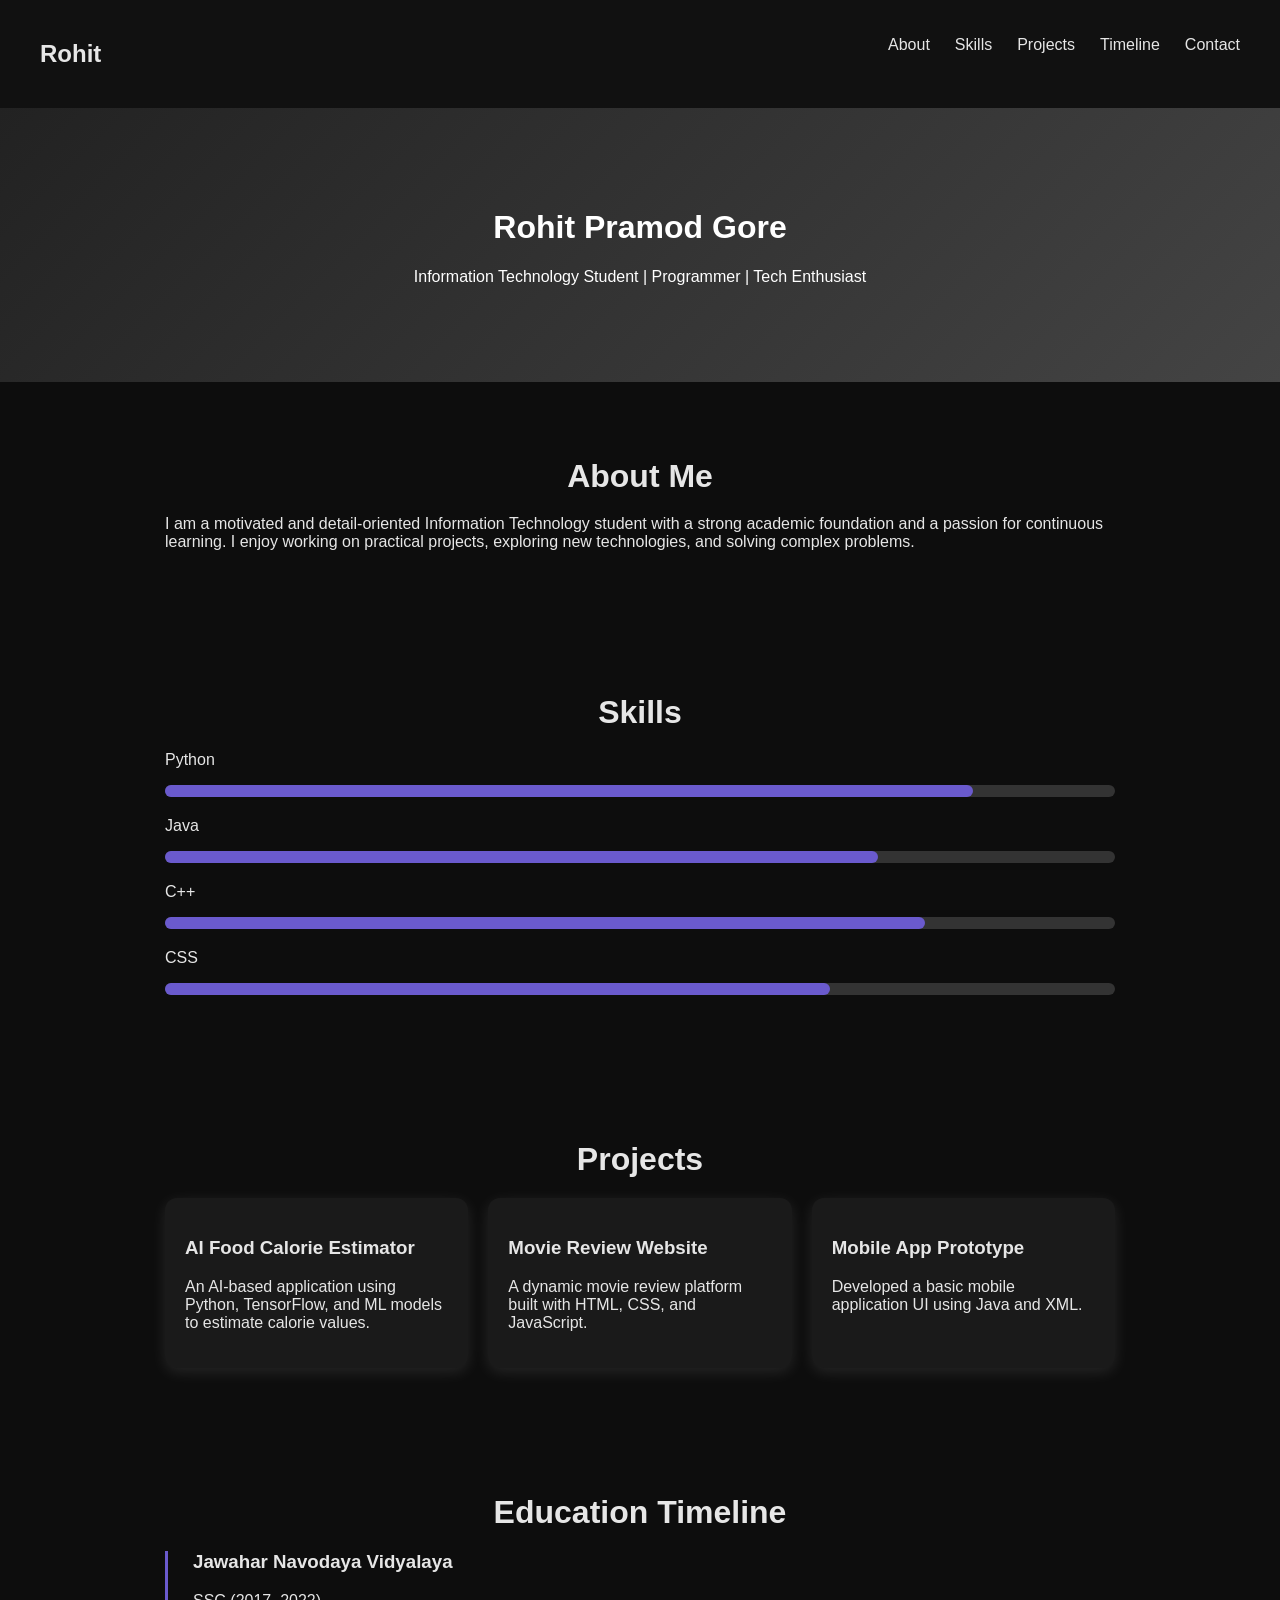
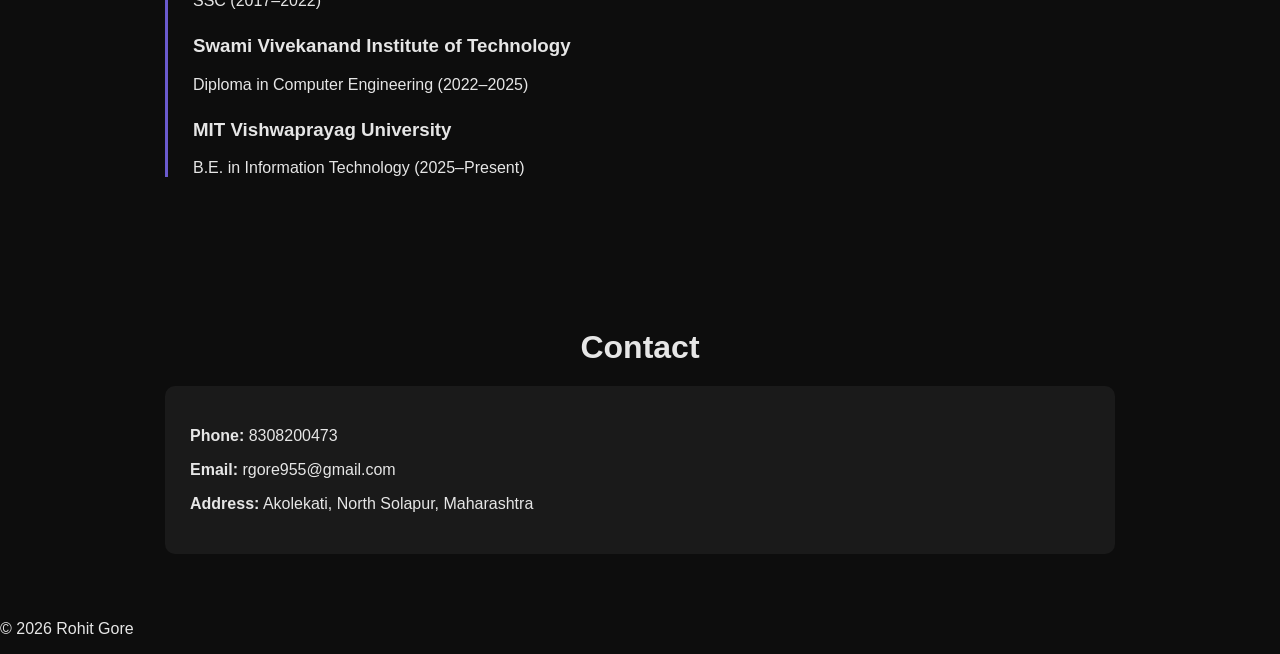
==== index.html @ f6291faf "Add files via upload" ====
<!DOCTYPE html>
<html lang="en">
<head>
<meta charset="UTF-8" />
<meta name="viewport" content="width=device-width, initial-scale=1.0" />
<title>Rohit Gore - Portfolio</title>
<link rel="stylesheet" href="style-dark.css" />
<script src="script.js" defer></script>
</head>
<body>

<div id="preloader">
  <div class="loader"></div>
</div>

<header>
  <nav class="navbar">
    <h2 class="logo">Rohit</h2>
    <ul>
      <li><a href="#about">About</a></li>
      <li><a href="#skills">Skills</a></li>
      <li><a href="#projects">Projects</a></li>
      <li><a href="#timeline">Timeline</a></li>
      <li><a href="#contact">Contact</a></li>
    </ul>
  </nav>

  <div class="hero fade-in">
    <h1>Rohit Pramod Gore</h1>
    <p>Information Technology Student | Programmer | Tech Enthusiast</p>
  </div>
</header>

<section id="about" class="section reveal">
  <h2>About Me</h2>
  <p>
    I am a motivated and detail‑oriented Information Technology student with a strong academic foundation  
    and a passion for continuous learning. I enjoy working on practical projects, exploring new technologies,  
    and solving complex problems.
  </p>
</section>

<section id="skills" class="section reveal">
  <h2>Skills</h2>
  <div class="skills-container">
    <div class="skill">
      <p>Python</p>
      <div class="bar"><div class="level" style="width: 85%"></div></div>
    </div>
    <div class="skill">
      <p>Java</p>
      <div class="bar"><div class="level" style="width: 75%"></div></div>
    </div>
    <div class="skill">
      <p>C++</p>
      <div class="bar"><div class="level" style="width: 80%"></div></div>
    </div>
    <div class="skill">
      <p>CSS</p>
      <div class="bar"><div class="level" style="width: 70%"></div></div>
    </div>
  </div>
</section>

<section id="projects" class="section reveal">
  <h2>Projects</h2>
  <div class="project-grid">
    <div class="project-card">
      <h3>AI Food Calorie Estimator</h3>
      <p>An AI-based application using Python, TensorFlow, and ML models to estimate calorie values.</p>
    </div>
    <div class="project-card">
      <h3>Movie Review Website</h3>
      <p>A dynamic movie review platform built with HTML, CSS, and JavaScript.</p>
    </div>
    <div class="project-card">
      <h3>Mobile App Prototype</h3>
      <p>Developed a basic mobile application UI using Java and XML.</p>
    </div>
  </div>
</section>

<section id="timeline" class="section reveal">
  <h2>Education Timeline</h2>
  <div class="timeline">
    <div class="entry">
      <h3>Jawahar Navodaya Vidyalaya</h3>
      <p>SSC (2017–2022)</p>
    </div>

    <div class="entry">
      <h3>Swami Vivekanand Institute of Technology</h3>
      <p>Diploma in Computer Engineering (2022–2025)</p>
    </div>

    <div class="entry">
      <h3>MIT Vishwaprayag University</h3>
      <p>B.E. in Information Technology (2025–Present)</p>
    </div>
  </div>
</section>

<section id="contact" class="section reveal">
  <h2>Contact</h2>
  <div class="contact-box">
    <p><strong>Phone:</strong> 8308200473</p>
    <p><strong>Email:</strong> rgore955@gmail.com</p>
    <p><strong>Address:</strong> Akolekati, North Solapur, Maharashtra</p>
  </div>
</section>

<footer>
  <p>© 2026 Rohit Gore</p>
</footer>

</body>
</html>
---- style-dark.css ----
body {
  margin: 0;
  font-family: Arial, sans-serif;
  background: #0d0d0d;
  color: #e6e6e6;
}

/* Navbar */
.navbar {
  display: flex;
  justify-content: space-between;
  padding: 20px 40px;
  background: #111;
  position: sticky;
  top: 0;
  z-index: 1000;
}

.navbar ul {
  display: flex;
  list-style: none;
  gap: 25px;
}

.navbar a {
  color: #e6e6e6;
  text-decoration: none;
  transition: 0.3s;
}

.navbar a:hover {
  color: #6a5acd;
}

/* Preloader */
#preloader {
  width: 100%;
  height: 100vh;
  background: #000;
  position: fixed;
  z-index: 2000;
  display: flex;
  justify-content: center;
  align-items: center;
}

.loader {
  width: 60px;
  height: 60px;
  border: 6px solid #444;
  border-top-color: #6a5acd;
  border-radius: 50%;
  animation: spin 1s infinite linear;
}

@keyframes spin {
  to { transform: rotate(360deg); }
}

/* Hero */
header .hero {
  background: linear-gradient(135deg, #222, #444);
  color: white;
  text-align: center;
  padding: 80px 20px;
  opacity: 0;
  transform: translateY(-20px);
  transition: 1s ease-in-out;
}

/* Sections */
.section {
  padding: 50px 20px;
  max-width: 950px;
  margin: auto;
}

.section h2 {
  font-size: 32px;
  text-align: center;
  margin-bottom: 20px;
}

/* Skills */
.skills-container .skill {
  margin-bottom: 20px;
}

.bar {
  background: #333;
  height: 12px;
  border-radius: 8px;
}

.level {
  height: 12px;
  background: #6a5acd;
  border-radius: 8px;
}

/* Projects */
.project-grid {
  display: grid;
  grid-template-columns: repeat(auto-fit, minmax(250px, 1fr));
  gap: 20px;
}

.project-card {
  background: #1a1a1a;
  padding: 20px;
  border-radius: 12px;
  box-shadow: 0 4px 15px rgba(255,255,255,0.1);
  transition: 0.3s;
}

.project-card:hover {
  transform: translateY(-8px);
}

/* Timeline */
.timeline {
  border-left: 3px solid #6a5acd;
  padding-left: 25px;
}

.timeline .entry {
  margin-bottom: 25px;
}

/* Scroll animations */
.reveal {
  opacity: 0;
  transform: translateY(40px);
  transition: 0.9s ease-in-out;
}

.reveal.visible {
  opacity: 1;
  transform: translateY(0);
}

/* Fade-in hero */
.fade-in.visible {
  opacity: 1;
  transform: translateY(0);
}

.contact-box {
  background: #1a1a1a;
  padding: 25px;
  border-radius: 10px;
}
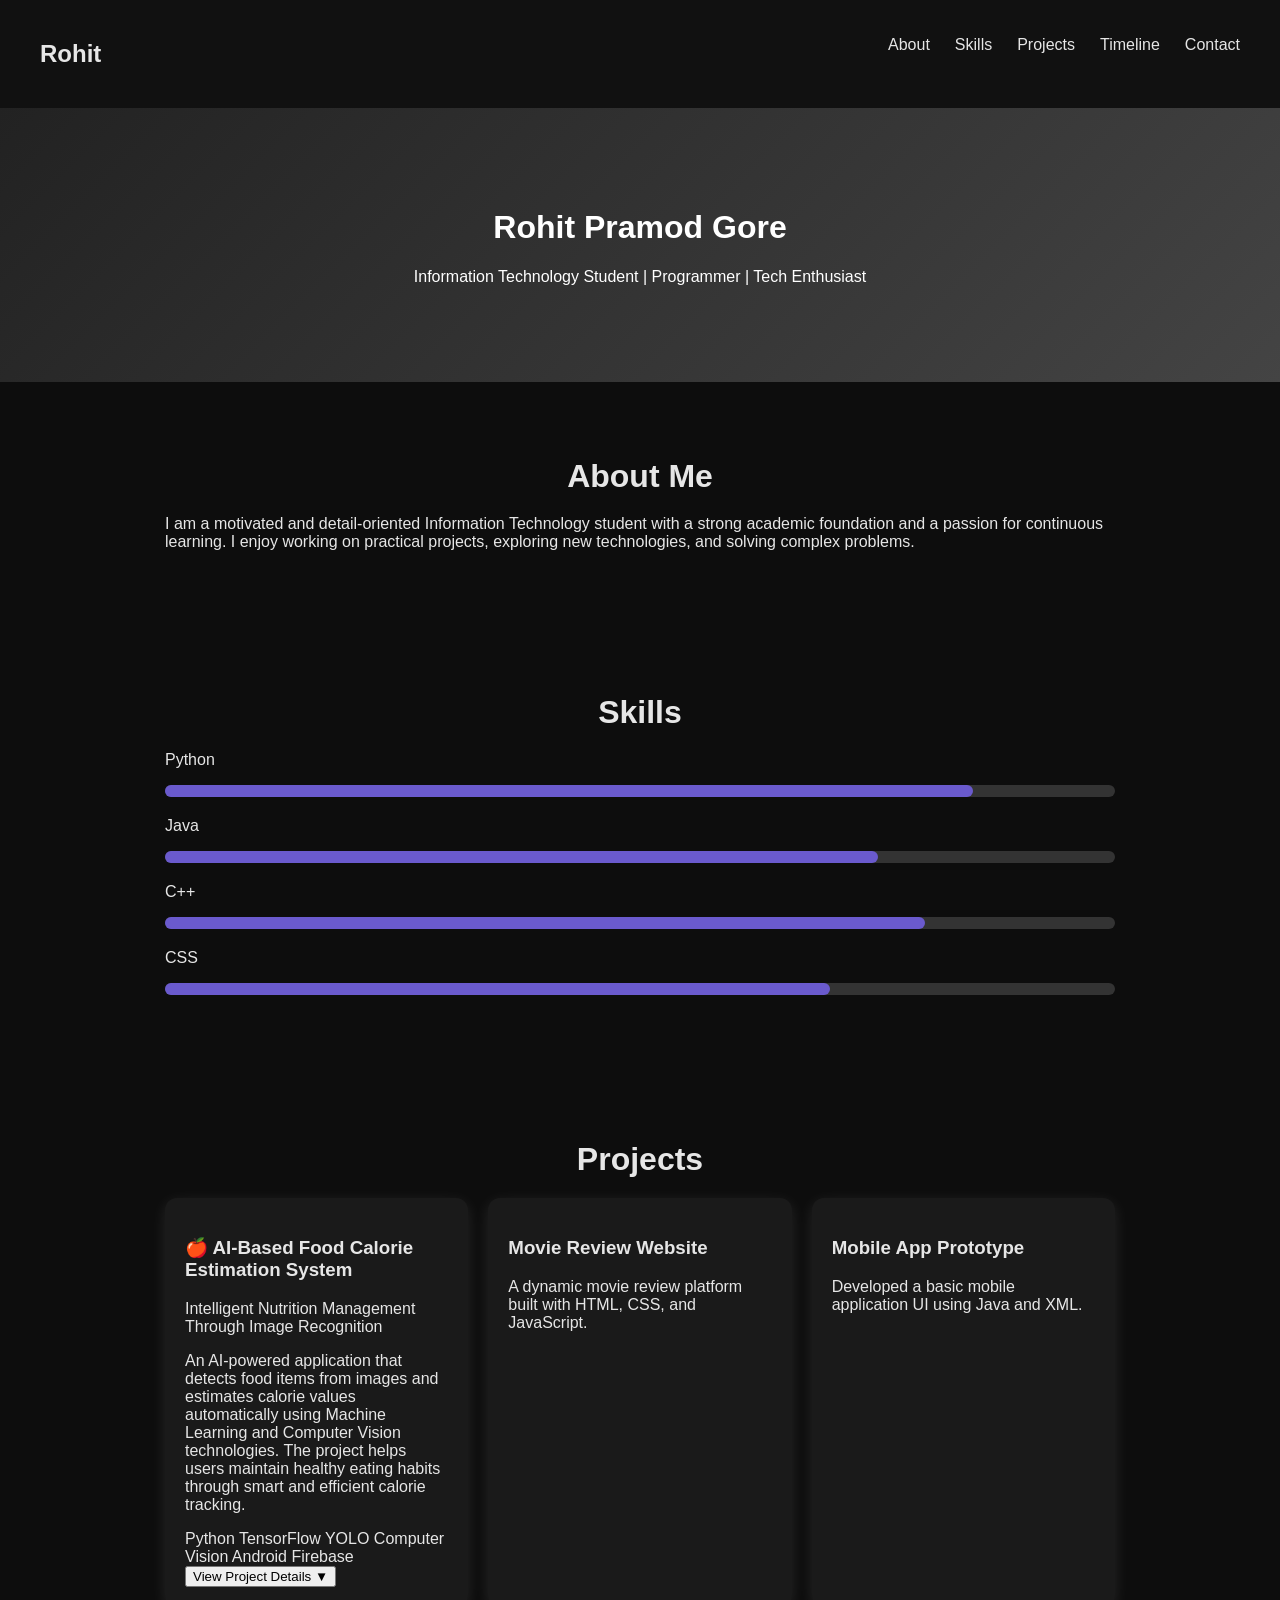
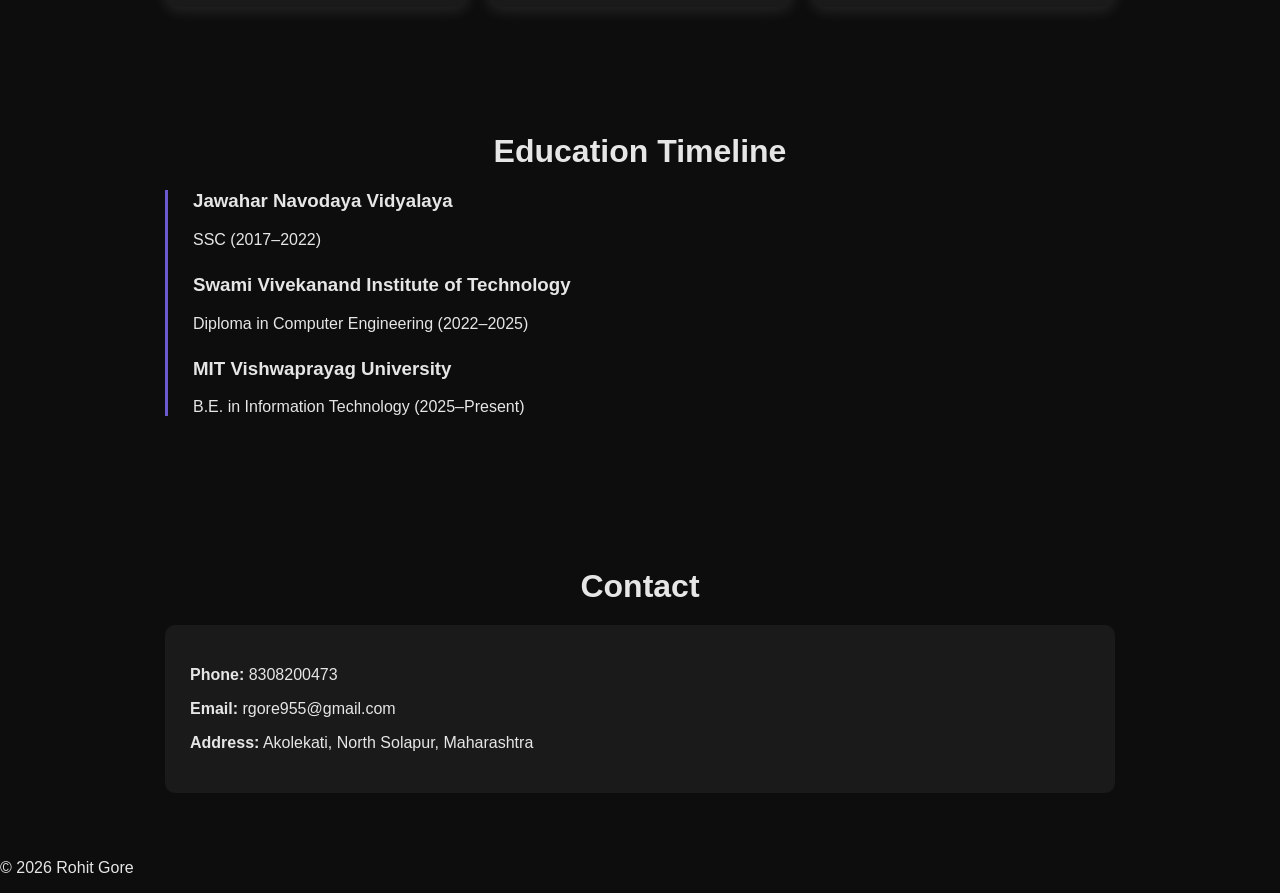
==== commit c28f4c6e: "Integrate AI Food Calorie Estimation project into portfolio projects section with 4 tabs" ====
--- a/index.html
+++ b/index.html
@@ -64,11 +64,184 @@
 
 <section id="projects" class="section reveal">
   <h2>Projects</h2>
+  
   <div class="project-grid">
-    <div class="project-card">
-      <h3>AI Food Calorie Estimator</h3>
-      <p>An AI-based application using Python, TensorFlow, and ML models to estimate calorie values.</p>
-    </div>
+    <!-- AI Food Calorie Estimator Project Card (Main) -->
+    <div class="project-card project-main">
+      <div class="project-header">
+        <h3>🍎 AI-Based Food Calorie Estimation System</h3>
+        <p class="project-subtitle">Intelligent Nutrition Management Through Image Recognition</p>
+      </div>
+      
+      <p class="project-description">
+        An AI-powered application that detects food items from images and estimates calorie values automatically 
+        using Machine Learning and Computer Vision technologies. The project helps users maintain healthy eating 
+        habits through smart and efficient calorie tracking.
+      </p>
+
+      <!-- Tech Stack -->
+      <div class="tech-stack">
+        <span class="tech-tag">Python</span>
+        <span class="tech-tag">TensorFlow</span>
+        <span class="tech-tag">YOLO</span>
+        <span class="tech-tag">Computer Vision</span>
+        <span class="tech-tag">Android</span>
+        <span class="tech-tag">Firebase</span>
+      </div>
+
+      <!-- Toggle Button for Details -->
+      <button class="toggle-details-btn" onclick="toggleProjectDetails(this)">View Project Details ▼</button>
+
+      <!-- Project Details (Hidden by default) -->
+      <div class="project-details" style="display: none;">
+        <!-- Tabs for Phases -->
+        <div class="project-tabs">
+          <div class="project-tabs-header">
+            <button class="project-tab-btn active" onclick="switchProjectTab(event, 'food-overview')">Overview</button>
+            <button class="project-tab-btn" onclick="switchProjectTab(event, 'food-phase1')">Phase 1</button>
+            <button class="project-tab-btn" onclick="switchProjectTab(event, 'food-phase2')">Phase 2</button>
+            <button class="project-tab-btn" onclick="switchProjectTab(event, 'food-phase3')">Phase 3</button>
+            <button class="project-tab-btn" onclick="switchProjectTab(event, 'food-phase4')">Phase 4</button>
+          </div>
+
+          <!-- Overview Tab -->
+          <div id="food-overview" class="project-tab-content active">
+            <h4>Project Overview</h4>
+            <p>
+              The AI-Based Food Calorie Estimation System is an intelligent application developed to estimate the 
+              calorie content of food items using Artificial Intelligence and Image Processing techniques. The system 
+              allows users to upload or capture food images, after which the AI model detects the food item and 
+              predicts its approximate calorie value.
+            </p>
+            <h5>Objectives:</h5>
+            <ul class="details-list">
+              <li>Detect food items using image recognition</li>
+              <li>Estimate calorie values automatically</li>
+              <li>Reduce manual calorie tracking efforts</li>
+              <li>Support healthy lifestyle management</li>
+              <li>Develop an easy-to-use mobile application</li>
+            </ul>
+          </div>
+
+          <!-- Phase 1 Tab -->
+          <div id="food-phase1" class="project-tab-content">
+            <h4>Phase 1: Problem Identification & Analysis</h4>
+            <p>
+              Identified the problem of manual calorie tracking and studied existing food calorie estimation systems. 
+              Collected requirements and defined project objectives and scope.
+            </p>
+            <h5>Activities:</h5>
+            <ul class="details-list">
+              <li>Identified manual calorie tracking problems</li>
+              <li>Studied existing systems</li>
+              <li>Collected project requirements</li>
+              <li>Defined objectives and scope</li>
+              <li>Selected suitable technologies</li>
+            </ul>
+            <h5>Output:</h5>
+            <ul class="details-list">
+              <li>✓ Finalized project title</li>
+              <li>✓ Defined system requirements</li>
+              <li>✓ Prepared project planning</li>
+            </ul>
+          </div>
+
+          <!-- Phase 2 Tab -->
+          <div id="food-phase2" class="project-tab-content">
+            <h4>Phase 2: Dataset Collection & Model Training</h4>
+            <p>
+              Collected and prepared food image datasets for training the AI model. Data preprocessing and annotation 
+              were performed using Roboflow to improve model accuracy.
+            </p>
+            <h5>Activities:</h5>
+            <ul class="details-list">
+              <li>Collected food image datasets</li>
+              <li>Annotated images using Roboflow</li>
+              <li>Performed data preprocessing</li>
+              <li>Trained AI detection model</li>
+              <li>Tested model accuracy</li>
+            </ul>
+            <h5>Technologies:</h5>
+            <ul class="details-list">
+              <li>Roboflow</li>
+              <li>Python</li>
+              <li>TensorFlow / YOLO</li>
+              <li>Google Colab</li>
+            </ul>
+          </div>
+
+          <!-- Phase 3 Tab -->
+          <div id="food-phase3" class="project-tab-content">
+            <h4>Phase 3: Application Development & Integration</h4>
+            <p>
+              Developed the application interface and integrated the trained AI model. Created a user-friendly mobile 
+              application where users can upload food images and receive estimated calorie information instantly.
+            </p>
+            <h5>Features Implemented:</h5>
+            <ul class="details-list">
+              <li>Food image upload functionality</li>
+              <li>Camera capture option</li>
+              <li>AI-based food detection</li>
+              <li>Calorie estimation display</li>
+              <li>Simple and responsive UI</li>
+            </ul>
+            <h5>Output:</h5>
+            <ul class="details-list">
+              <li>✓ Functional mobile application</li>
+              <li>✓ Successful AI model integration</li>
+              <li>✓ Real-time calorie prediction system</li>
+            </ul>
+          </div>
+
+          <!-- Phase 4 Tab -->
+          <div id="food-phase4" class="project-tab-content">
+            <h4>Phase 4: Testing, Results & Future Enhancement</h4>
+            <p>
+              The system was tested using different food images to evaluate prediction accuracy and performance. 
+              Results showed successful food detection and calorie estimation.
+            </p>
+            <h5>Testing Performed:</h5>
+            <ul class="details-list">
+              <li>Functional testing</li>
+              <li>Accuracy testing</li>
+              <li>User interface testing</li>
+              <li>Performance evaluation</li>
+            </ul>
+            <h5>Results:</h5>
+            <ul class="details-list">
+              <li>✓ Fast food image detection</li>
+              <li>✓ Accurate calorie estimation</li>
+              <li>✓ User-friendly performance</li>
+            </ul>
+            <h5>Future Enhancements:</h5>
+            <ul class="details-list">
+              <li>Add more food categories</li>
+              <li>Improve accuracy</li>
+              <li>Integrate barcode scanning</li>
+              <li>Add diet recommendations</li>
+              <li>Support multilingual interface</li>
+            </ul>
+          </div>
+        </div>
+
+        <!-- Skills Gained -->
+        <div class="project-skills">
+          <h5>Skills Gained:</h5>
+          <div class="skills-badges">
+            <span class="skill-badge">Machine Learning</span>
+            <span class="skill-badge">Artificial Intelligence</span>
+            <span class="skill-badge">Image Processing</span>
+            <span class="skill-badge">Dataset Annotation</span>
+            <span class="skill-badge">API Integration</span>
+            <span class="skill-badge">Mobile Development</span>
+            <span class="skill-badge">Problem Solving</span>
+            <span class="skill-badge">UI/UX Design</span>
+          </div>
+        </div>
+      </div>
+    </div>
+
+    <!-- Other Projects -->
     <div class="project-card">
       <h3>Movie Review Website</h3>
       <p>A dynamic movie review platform built with HTML, CSS, and JavaScript.</p>
@@ -113,5 +286,30 @@
   <p>© 2026 Rohit Gore</p>
 </footer>
 
+<script>
+// Toggle Project Details
+function toggleProjectDetails(btn) {
+  const details = btn.previousElementSibling;
+  const isHidden = details.style.display === 'none';
+  details.style.display = isHidden ? 'block' : 'none';
+  btn.textContent = isHidden ? 'Hide Project Details ▲' : 'View Project Details ▼';
+}
+
+// Switch Project Tabs
+function switchProjectTab(evt, tabName) {
+  // Hide all tab contents
+  const tabContents = document.querySelectorAll('.project-tab-content');
+  tabContents.forEach(tab => tab.classList.remove('active'));
+
+  // Remove active class from all buttons
+  const tabButtons = document.querySelectorAll('.project-tab-btn');
+  tabButtons.forEach(btn => btn.classList.remove('active'));
+
+  // Show the current tab and mark the button as active
+  document.getElementById(tabName).classList.add('active');
+  evt.currentTarget.classList.add('active');
+}
+</script>
+
 </body>
 </html>
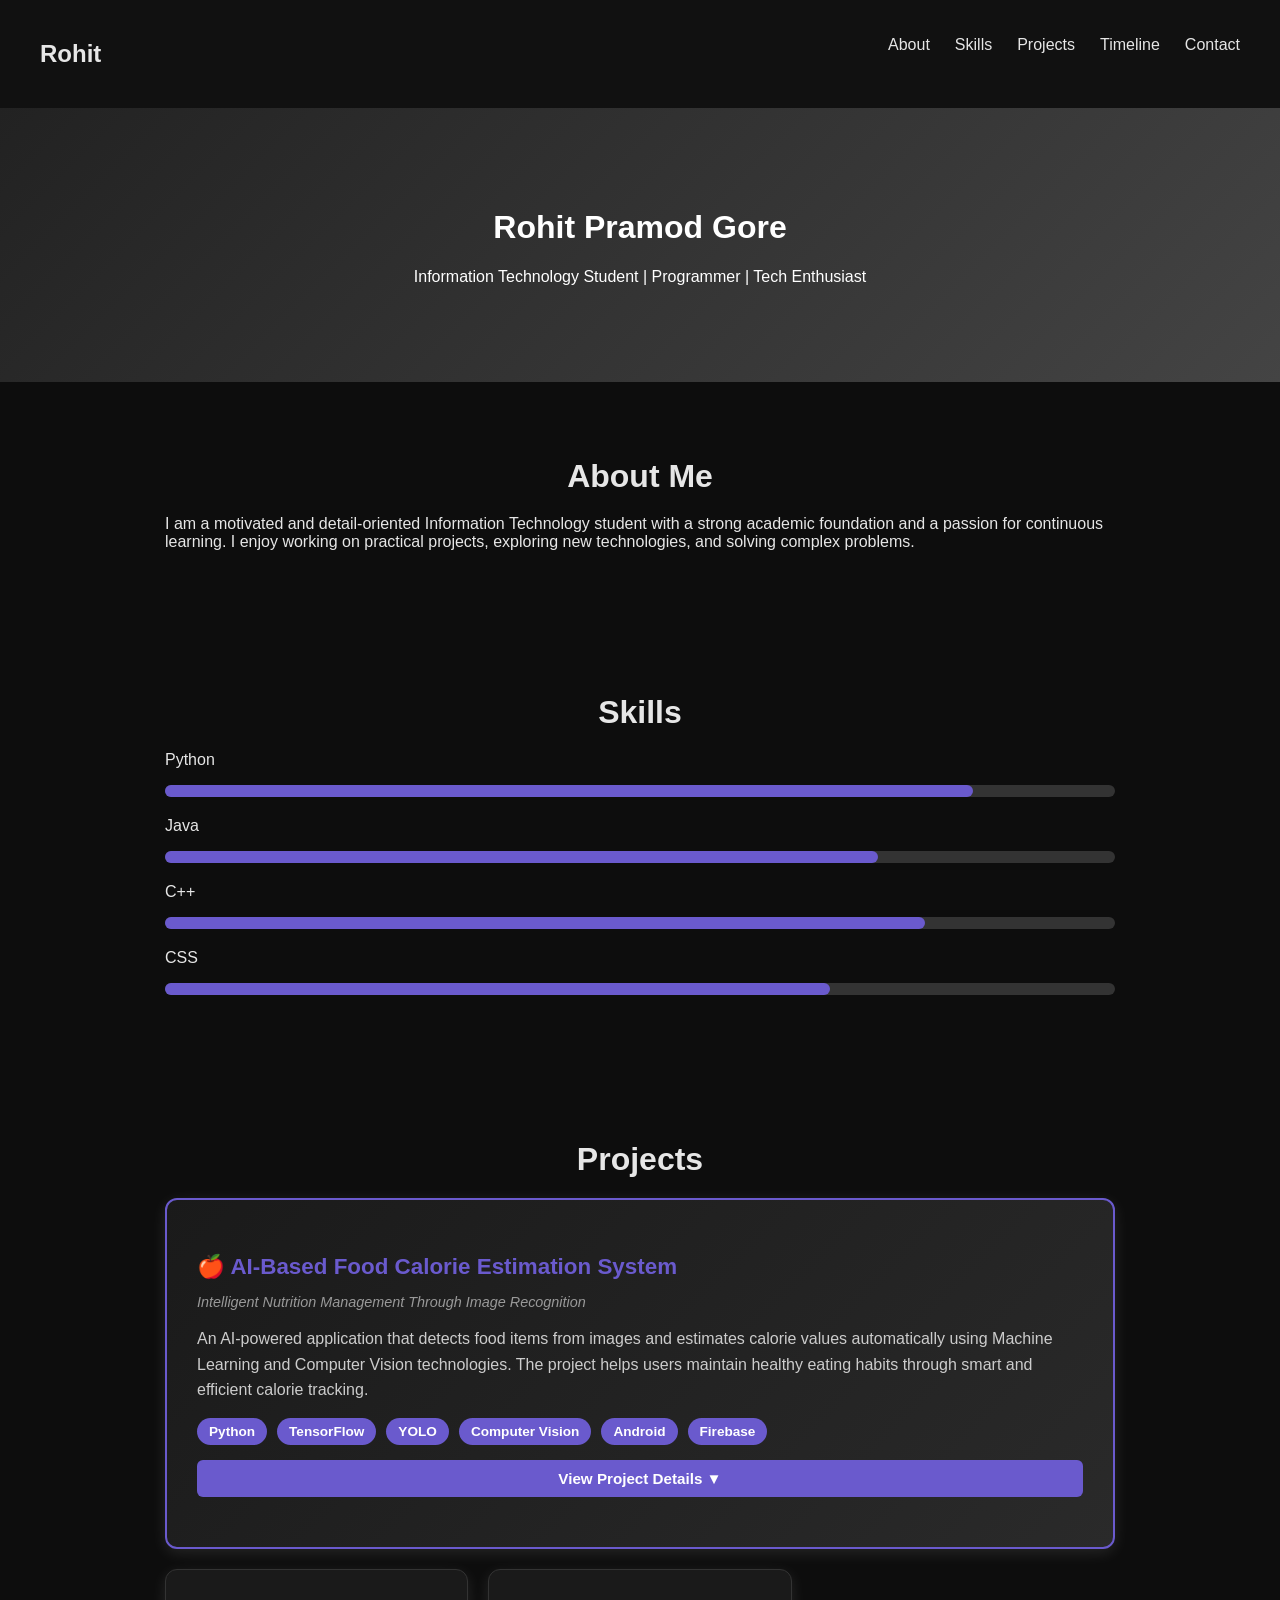
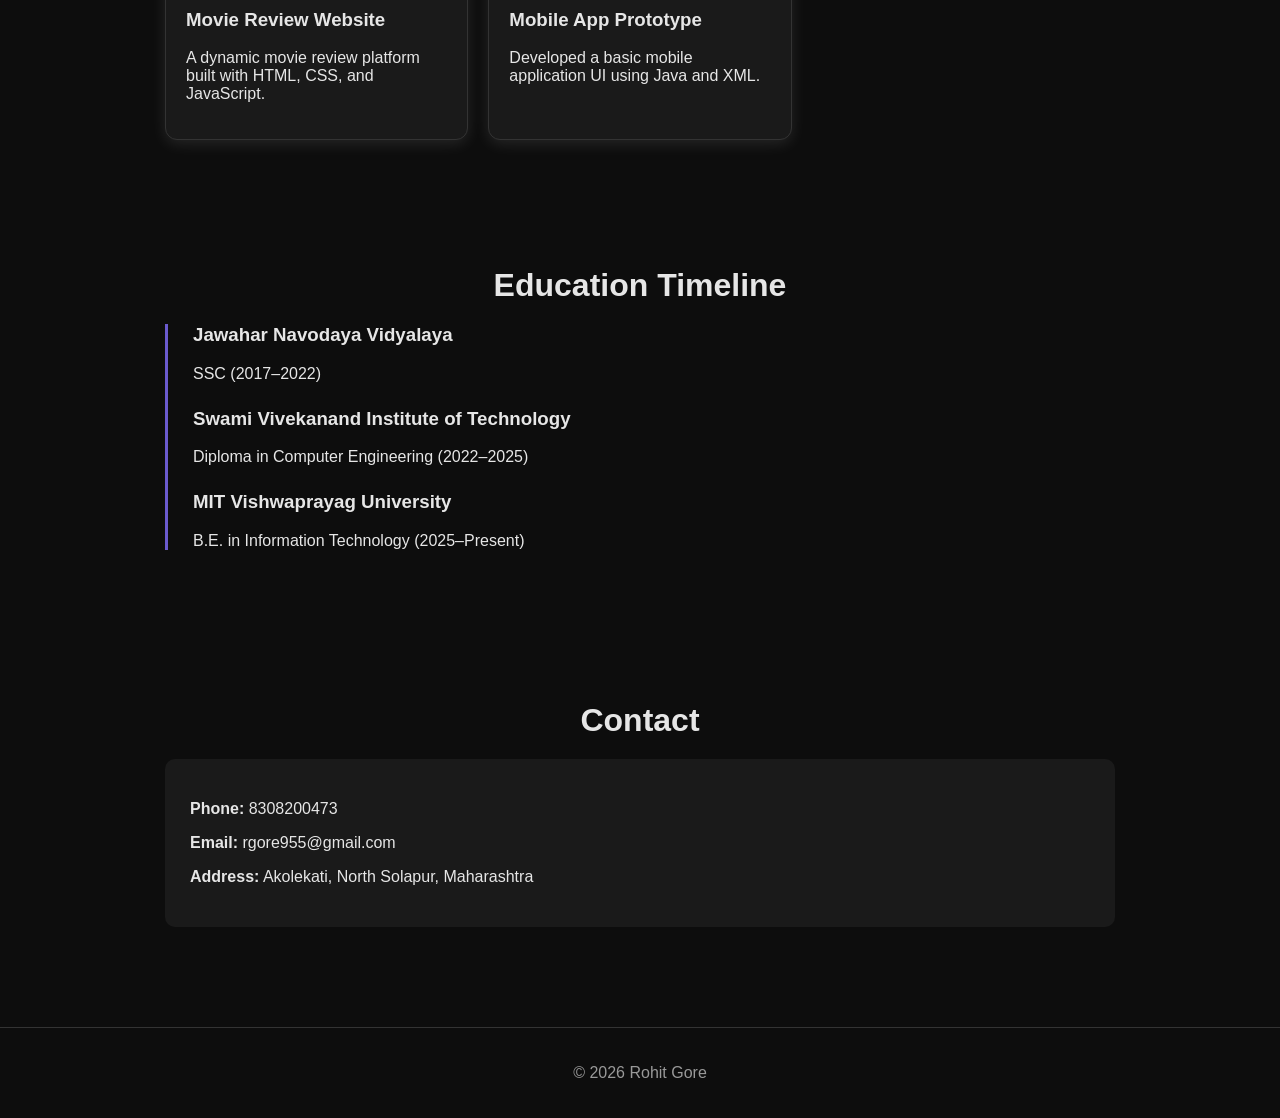
==== commit 05fedfe1: "Update index.html with complete working project details and tabs" ====
--- a/index.html
+++ b/index.html
@@ -64,9 +64,8 @@
 
 <section id="projects" class="section reveal">
   <h2>Projects</h2>
-  
   <div class="project-grid">
-    <!-- AI Food Calorie Estimator Project Card (Main) -->
+    <!-- Main Featured Project -->
     <div class="project-card project-main">
       <div class="project-header">
         <h3>🍎 AI-Based Food Calorie Estimation System</h3>
@@ -79,7 +78,6 @@
         habits through smart and efficient calorie tracking.
       </p>
 
-      <!-- Tech Stack -->
       <div class="tech-stack">
         <span class="tech-tag">Python</span>
         <span class="tech-tag">TensorFlow</span>
@@ -89,30 +87,21 @@
         <span class="tech-tag">Firebase</span>
       </div>
 
-      <!-- Toggle Button for Details -->
-      <button class="toggle-details-btn" onclick="toggleProjectDetails(this)">View Project Details ▼</button>
-
-      <!-- Project Details (Hidden by default) -->
+      <button class="toggle-details-btn" onclick="toggleDetails(this)">View Project Details ▼</button>
+
       <div class="project-details" style="display: none;">
-        <!-- Tabs for Phases -->
         <div class="project-tabs">
           <div class="project-tabs-header">
-            <button class="project-tab-btn active" onclick="switchProjectTab(event, 'food-overview')">Overview</button>
-            <button class="project-tab-btn" onclick="switchProjectTab(event, 'food-phase1')">Phase 1</button>
-            <button class="project-tab-btn" onclick="switchProjectTab(event, 'food-phase2')">Phase 2</button>
-            <button class="project-tab-btn" onclick="switchProjectTab(event, 'food-phase3')">Phase 3</button>
-            <button class="project-tab-btn" onclick="switchProjectTab(event, 'food-phase4')">Phase 4</button>
-          </div>
-
-          <!-- Overview Tab -->
-          <div id="food-overview" class="project-tab-content active">
+            <button class="project-tab-btn active" onclick="openTab(event, 'overview')">Overview</button>
+            <button class="project-tab-btn" onclick="openTab(event, 'phase1')">Phase 1</button>
+            <button class="project-tab-btn" onclick="openTab(event, 'phase2')">Phase 2</button>
+            <button class="project-tab-btn" onclick="openTab(event, 'phase3')">Phase 3</button>
+            <button class="project-tab-btn" onclick="openTab(event, 'phase4')">Phase 4</button>
+          </div>
+
+          <div id="overview" class="project-tab-content active">
             <h4>Project Overview</h4>
-            <p>
-              The AI-Based Food Calorie Estimation System is an intelligent application developed to estimate the 
-              calorie content of food items using Artificial Intelligence and Image Processing techniques. The system 
-              allows users to upload or capture food images, after which the AI model detects the food item and 
-              predicts its approximate calorie value.
-            </p>
+            <p>The AI-Based Food Calorie Estimation System is an intelligent application developed to estimate the calorie content of food items using Artificial Intelligence and Image Processing techniques.</p>
             <h5>Objectives:</h5>
             <ul class="details-list">
               <li>Detect food items using image recognition</li>
@@ -123,20 +112,15 @@
             </ul>
           </div>
 
-          <!-- Phase 1 Tab -->
-          <div id="food-phase1" class="project-tab-content">
+          <div id="phase1" class="project-tab-content">
             <h4>Phase 1: Problem Identification & Analysis</h4>
-            <p>
-              Identified the problem of manual calorie tracking and studied existing food calorie estimation systems. 
-              Collected requirements and defined project objectives and scope.
-            </p>
-            <h5>Activities:</h5>
-            <ul class="details-list">
-              <li>Identified manual calorie tracking problems</li>
-              <li>Studied existing systems</li>
+            <h5>Activities Performed:</h5>
+            <ul class="details-list">
+              <li>Identified the problem of manual calorie tracking</li>
+              <li>Studied existing food calorie estimation systems</li>
               <li>Collected project requirements</li>
-              <li>Defined objectives and scope</li>
-              <li>Selected suitable technologies</li>
+              <li>Defined project objectives and scope</li>
+              <li>Selected suitable technologies and tools</li>
             </ul>
             <h5>Output:</h5>
             <ul class="details-list">
@@ -146,13 +130,8 @@
             </ul>
           </div>
 
-          <!-- Phase 2 Tab -->
-          <div id="food-phase2" class="project-tab-content">
+          <div id="phase2" class="project-tab-content">
             <h4>Phase 2: Dataset Collection & Model Training</h4>
-            <p>
-              Collected and prepared food image datasets for training the AI model. Data preprocessing and annotation 
-              were performed using Roboflow to improve model accuracy.
-            </p>
             <h5>Activities:</h5>
             <ul class="details-list">
               <li>Collected food image datasets</li>
@@ -170,43 +149,26 @@
             </ul>
           </div>
 
-          <!-- Phase 3 Tab -->
-          <div id="food-phase3" class="project-tab-content">
-            <h4>Phase 3: Application Development & Integration</h4>
-            <p>
-              Developed the application interface and integrated the trained AI model. Created a user-friendly mobile 
-              application where users can upload food images and receive estimated calorie information instantly.
-            </p>
-            <h5>Features Implemented:</h5>
+          <div id="phase3" class="project-tab-content">
+            <h4>Phase 3: Application Development</h4>
+            <h5>Features:</h5>
             <ul class="details-list">
               <li>Food image upload functionality</li>
               <li>Camera capture option</li>
               <li>AI-based food detection</li>
               <li>Calorie estimation display</li>
-              <li>Simple and responsive UI</li>
+              <li>Responsive user interface</li>
             </ul>
             <h5>Output:</h5>
             <ul class="details-list">
               <li>✓ Functional mobile application</li>
-              <li>✓ Successful AI model integration</li>
-              <li>✓ Real-time calorie prediction system</li>
-            </ul>
-          </div>
-
-          <!-- Phase 4 Tab -->
-          <div id="food-phase4" class="project-tab-content">
-            <h4>Phase 4: Testing, Results & Future Enhancement</h4>
-            <p>
-              The system was tested using different food images to evaluate prediction accuracy and performance. 
-              Results showed successful food detection and calorie estimation.
-            </p>
-            <h5>Testing Performed:</h5>
-            <ul class="details-list">
-              <li>Functional testing</li>
-              <li>Accuracy testing</li>
-              <li>User interface testing</li>
-              <li>Performance evaluation</li>
-            </ul>
+              <li>✓ AI model integration</li>
+              <li>✓ Real-time prediction system</li>
+            </ul>
+          </div>
+
+          <div id="phase4" class="project-tab-content">
+            <h4>Phase 4: Testing & Results</h4>
             <h5>Results:</h5>
             <ul class="details-list">
               <li>✓ Fast food image detection</li>
@@ -217,19 +179,18 @@
             <ul class="details-list">
               <li>Add more food categories</li>
               <li>Improve accuracy</li>
-              <li>Integrate barcode scanning</li>
-              <li>Add diet recommendations</li>
-              <li>Support multilingual interface</li>
+              <li>Barcode scanning</li>
+              <li>Diet recommendations</li>
+              <li>Multilingual support</li>
             </ul>
           </div>
         </div>
 
-        <!-- Skills Gained -->
         <div class="project-skills">
           <h5>Skills Gained:</h5>
           <div class="skills-badges">
             <span class="skill-badge">Machine Learning</span>
-            <span class="skill-badge">Artificial Intelligence</span>
+            <span class="skill-badge">AI</span>
             <span class="skill-badge">Image Processing</span>
             <span class="skill-badge">Dataset Annotation</span>
             <span class="skill-badge">API Integration</span>
@@ -287,25 +248,19 @@
 </footer>
 
 <script>
-// Toggle Project Details
-function toggleProjectDetails(btn) {
-  const details = btn.previousElementSibling;
-  const isHidden = details.style.display === 'none';
-  details.style.display = isHidden ? 'block' : 'none';
-  btn.textContent = isHidden ? 'Hide Project Details ▲' : 'View Project Details ▼';
+function toggleDetails(btn) {
+  const details = btn.nextElementSibling;
+  details.style.display = details.style.display === 'none' ? 'block' : 'none';
+  btn.textContent = details.style.display === 'block' ? 'Hide Project Details ▲' : 'View Project Details ▼';
 }
 
-// Switch Project Tabs
-function switchProjectTab(evt, tabName) {
-  // Hide all tab contents
+function openTab(evt, tabName) {
   const tabContents = document.querySelectorAll('.project-tab-content');
   tabContents.forEach(tab => tab.classList.remove('active'));
-
-  // Remove active class from all buttons
-  const tabButtons = document.querySelectorAll('.project-tab-btn');
-  tabButtons.forEach(btn => btn.classList.remove('active'));
-
-  // Show the current tab and mark the button as active
+  
+  const tabBtns = document.querySelectorAll('.project-tab-btn');
+  tabBtns.forEach(btn => btn.classList.remove('active'));
+  
   document.getElementById(tabName).classList.add('active');
   evt.currentTarget.classList.add('active');
 }
--- a/style-dark.css
+++ b/style-dark.css
@@ -111,10 +111,216 @@
   border-radius: 12px;
   box-shadow: 0 4px 15px rgba(255,255,255,0.1);
   transition: 0.3s;
+  border: 1px solid #333;
 }
 
 .project-card:hover {
   transform: translateY(-8px);
+  border-color: #6a5acd;
+}
+
+/* Main Project Card */
+.project-card.project-main {
+  grid-column: 1 / -1;
+  background: linear-gradient(135deg, #1a1a1a 0%, #2a2a2a 100%);
+  border: 2px solid #6a5acd;
+  padding: 30px;
+}
+
+.project-header h3 {
+  color: #6a5acd;
+  margin-bottom: 5px;
+  font-size: 1.4em;
+}
+
+.project-subtitle {
+  color: #999;
+  font-size: 0.9em;
+  margin-bottom: 15px;
+  font-style: italic;
+}
+
+.project-description {
+  color: #ccc;
+  line-height: 1.6;
+  margin-bottom: 15px;
+}
+
+/* Tech Stack */
+.tech-stack {
+  display: flex;
+  flex-wrap: wrap;
+  gap: 10px;
+  margin-bottom: 15px;
+}
+
+.tech-tag {
+  background: #6a5acd;
+  color: white;
+  padding: 6px 12px;
+  border-radius: 20px;
+  font-size: 0.85em;
+  font-weight: 600;
+}
+
+/* Toggle Details Button */
+.toggle-details-btn {
+  background: #6a5acd;
+  color: white;
+  border: none;
+  padding: 10px 20px;
+  border-radius: 6px;
+  cursor: pointer;
+  font-size: 0.95em;
+  font-weight: 600;
+  transition: 0.3s;
+  width: 100%;
+  margin-bottom: 20px;
+}
+
+.toggle-details-btn:hover {
+  background: #5a4aad;
+}
+
+/* Project Details */
+.project-details {
+  background: #0d0d0d;
+  padding: 25px;
+  border-radius: 8px;
+  border-left: 4px solid #6a5acd;
+  margin-bottom: 20px;
+}
+
+.project-details h4 {
+  color: #6a5acd;
+  margin-top: 0;
+  margin-bottom: 15px;
+  font-size: 1.2em;
+}
+
+.project-details h5 {
+  color: #999;
+  margin-top: 15px;
+  margin-bottom: 10px;
+  font-size: 1em;
+}
+
+.details-list {
+  list-style: none;
+  padding-left: 0;
+  margin: 10px 0;
+}
+
+.details-list li {
+  padding: 6px 0;
+  padding-left: 20px;
+  position: relative;
+  color: #bbb;
+}
+
+.details-list li:before {
+  content: "▸";
+  position: absolute;
+  left: 0;
+  color: #6a5acd;
+  font-weight: bold;
+}
+
+/* Project Tabs */
+.project-tabs {
+  margin-top: 20px;
+}
+
+.project-tabs-header {
+  display: flex;
+  flex-wrap: wrap;
+  gap: 10px;
+  margin-bottom: 20px;
+  border-bottom: 2px solid #333;
+  padding-bottom: 10px;
+}
+
+.project-tab-btn {
+  background: #333;
+  color: #999;
+  border: none;
+  padding: 10px 16px;
+  border-radius: 4px;
+  cursor: pointer;
+  font-size: 0.9em;
+  transition: all 0.3s;
+  white-space: nowrap;
+}
+
+.project-tab-btn:hover {
+  color: #6a5acd;
+  background: #1a1a1a;
+}
+
+.project-tab-btn.active {
+  background: #6a5acd;
+  color: white;
+}
+
+.project-tab-content {
+  display: none !important;
+  padding: 20px 0;
+  animation: fadeIn 0.3s ease-in;
+}
+
+.project-tab-content.active {
+  display: block !important;
+}
+
+@keyframes fadeIn {
+  from {
+    opacity: 0;
+    transform: translateY(10px);
+  }
+  to {
+    opacity: 1;
+    transform: translateY(0);
+  }
+}
+
+.project-tab-content p {
+  color: #bbb;
+  line-height: 1.7;
+  margin-bottom: 15px;
+}
+
+/* Project Skills */
+.project-skills {
+  margin-top: 25px;
+  padding-top: 20px;
+  border-top: 1px solid #333;
+}
+
+.project-skills h5 {
+  color: #6a5acd;
+  margin-bottom: 15px;
+}
+
+.skills-badges {
+  display: flex;
+  flex-wrap: wrap;
+  gap: 10px;
+}
+
+.skill-badge {
+  background: #333;
+  color: #6a5acd;
+  padding: 8px 15px;
+  border-radius: 20px;
+  font-size: 0.85em;
+  font-weight: 600;
+  border: 1px solid #6a5acd;
+  transition: 0.3s;
+}
+
+.skill-badge:hover {
+  background: #6a5acd;
+  color: white;
 }
 
 /* Timeline */
@@ -150,3 +356,52 @@
   padding: 25px;
   border-radius: 10px;
 }
+
+footer {
+  text-align: center;
+  padding: 20px;
+  border-top: 1px solid #333;
+  margin-top: 50px;
+  color: #999;
+}
+
+/* Responsive Design */
+@media (max-width: 768px) {
+  .project-grid {
+    grid-template-columns: 1fr;
+  }
+
+  .project-card.project-main {
+    grid-column: 1;
+    padding: 20px;
+  }
+
+  .project-tabs-header {
+    flex-direction: column;
+    gap: 5px;
+  }
+
+  .project-tab-btn {
+    width: 100%;
+  }
+
+  .skills-badges {
+    flex-direction: column;
+    gap: 8px;
+  }
+
+  .skill-badge {
+    width: 100%;
+    text-align: center;
+  }
+
+  .tech-stack {
+    flex-direction: column;
+    gap: 8px;
+  }
+
+  .tech-tag {
+    width: 100%;
+    text-align: center;
+  }
+}
